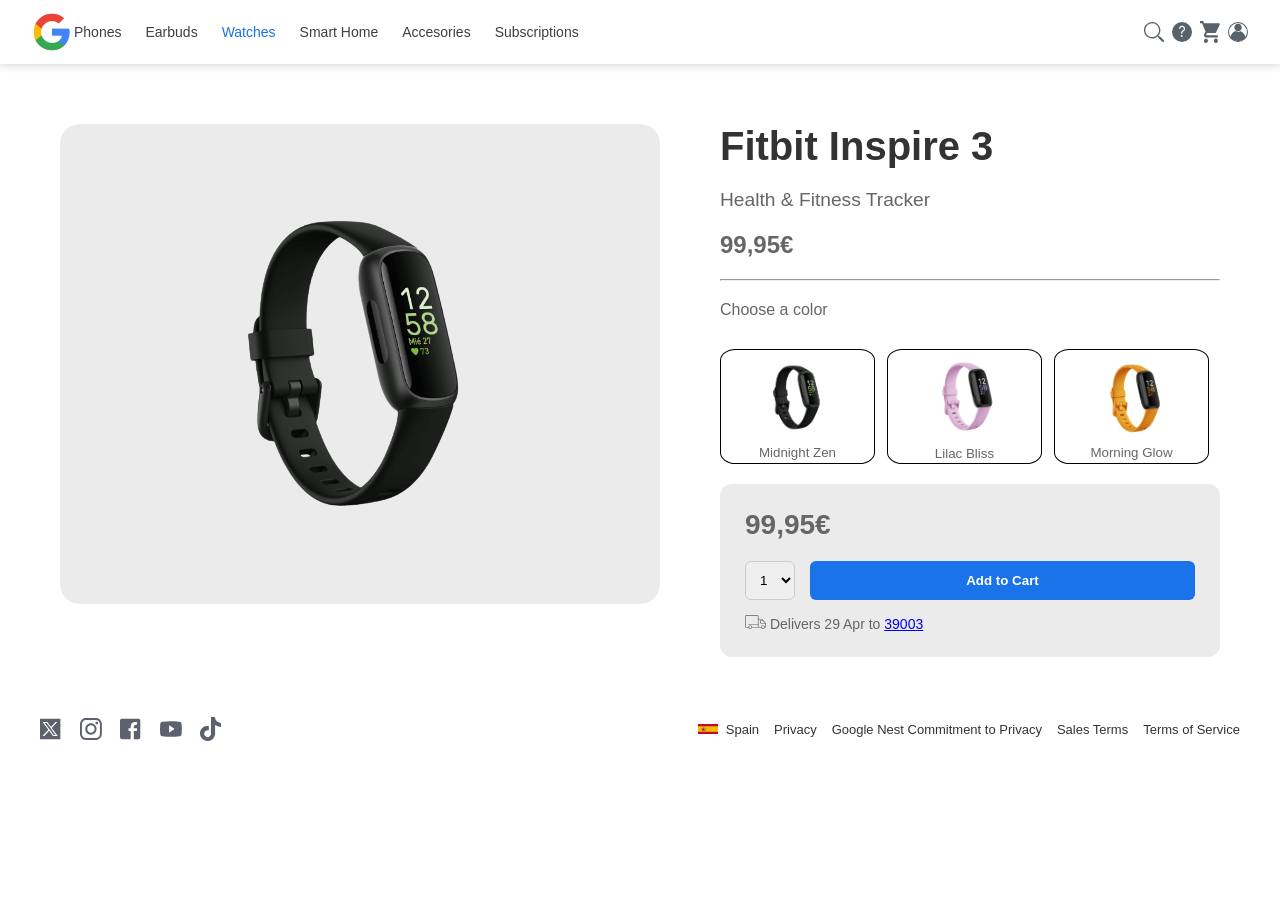
==== page/smartwatch.html @ 7e47ced7 "se añade html, css y js" ====
<!doctype html>
<html lang="es">

<head>
    <meta charset="UTF-8" />
    <meta name="viewport" content="width=device-width, initial-scale=1.0" />
    <title>Google Pixel Buds Pro</title>
    <link rel="stylesheet" href="../style.css" />
</head>

<body>
    <header>
        <div class="header-left">
            <img src="../images/google-logo.png" alt="Google" class="logo-google">
            <nav>
                <ul>
                    <li><a href="#">Phones</a></li>
                    <li><a href="../index.html">Earbuds</a></li>
                    <li><a href="#" class="active">Watches</a></li>
                    <li><a href="#">Smart Home</a></li>
                    <li><a href="#">Accesories</a></li>
                    <li><a href="#">Subscriptions</a></li>
                </ul>
            </nav>
        </div>
        <div class="header-right">
            <img src="../images/icons/Search-Lupa.svg" alt="Buscar" class="icon-btn">
            <img src="../images/icons/Help-Intrrogación.svg" alt="Ayuda" class="icon-btn">
            <img id="cartIcon" src="../images/icons/Cart-Carrito.svg" alt="Carrito" class="icon-btn">
            <img src="../images/icons/Avatar-foto.svg" alt="Cuenta" class="icon-btn">
        </div>
    </header>

    <main class="product-container">
        <section class="watch-gallery">
            <div class="product-main">
                <img id="mainImage" src="../images/smartwatch/smartwatch_black.png" alt="Fitbit Inspire 3">
            </div>
        </section>

        <aside class="product-info">
            <h1>Fitbit Inspire 3</h1>
            <p class="category">Health & Fitness Tracker</p>
            <p class="price">99,95€</p>
            <hr />
            <p>Choose a color</p>
            <div class="color-selector">
                <button class="color-dot-watch black" data-color="negro">
                    <img src="../images/smartwatch/smartwatch_black.png" alt="black" />
                    <p>Midnight Zen</p>
                </button>
                <button class="color-dot-watch pink" data-color="rosa">
                    <img src="../images/smartwatch/smartwatch_pink.png" alt="pink" />
                    <p>Lilac Bliss</p>
                </button>
                <button class="color-dot-watch yellow" data-color="amarillo">
                    <img src="../images/smartwatch/smartwatch_yellow.png" alt="yellow" />
                    <p>Morning Glow</p>
                </button>
            </div>

            <div class="buy-box">
                <p class="buy-price">99,95€</p>

                <div class="buy-action">
                    <select id="quantity">
                        <option value="1">1</option>
                        <option value="2">2</option>
                        <option value="3">3</option>
                    </select>

                    <button class="add-cart" id="addCartBtn">Add to Cart</button>
                </div>

                <p class="delivery">
                    <img src="../images/icons/Delivery-Camión.svg" alt="Delivery" class="truck-icon">
                    Delivers 29 Apr to <a href="#">39003</a>
                </p>
            </div>
        </aside>
    </main>
    <footer>
        <div class="footer-content">
            <div class="footer-social">
                <img src="../images/icons/SM-x.svg" alt="X">
                <img src="../images/icons/SM-instagram.svg" alt="Instagram">
                <img src="../images/icons/SM-facebook.svg" alt="Facebook">
                <img src="../images/icons/SM-youtube.svg" alt="YouTube">
                <img src="../images/icons/SM-tiktok.svg" alt="TikTok">
            </div>

            <div class="footer-links">
                <div class="footer-country">
                    <img src="../images/icons/Spain.svg" alt="Spain">
                    <span>Spain</span>
                </div>

                <a href="#">Privacy</a>
                <a href="#">Google Nest Commitment to Privacy</a>
                <a href="#">Sales Terms</a>
                <a href="#">Terms of Service</a>
            </div>
        </div>
    </footer>
    <script src="../script.js"></script>
</body>

</html>
---- style.css ----
/* ------------------ RESET ------------------ */
* {
    margin: 0;
    padding: 0;
    box-sizing: border-box;
}

body {
    font-family: Arial, sans-serif;
    background: #fff;
    color: #333;
}

/* ------------------ UTILIDADES ------------------ */
.flex {
    display: flex;
    align-items: center;
}

.center {
    display: flex;
    justify-content: center;
    align-items: center;
}

.icon-btn {
    width: 20px;
    cursor: pointer;
    transition: opacity .2s;
}

.icon-btn:hover {
    opacity: .7;
}

.rounded {
    border-radius: 12px;
}

/* ------------------ HEADER ------------------ */
header {
  background-color: #ffffff;
  box-shadow: 0 2px 8px rgba(0, 0, 0, 0.15);
  padding: 0 32px;
  height: 64px;
  display: flex;
  align-items: center;
  justify-content: space-between;
  position: sticky;
  top: 0;
  z-index: 10;
}

.header-left {
  display: flex;
  align-items: center;
  gap: 2px;
}

.logo-google {
  width: 40px;
  height: 40px;
}

nav ul {
  list-style: none;
  display: flex;
  gap: 24px;
  margin: 0;
  padding: 0;
}

nav ul li a {
  text-decoration: none;
  font-size: 14px;
  font-weight: 500;
  color: #3c4043;
}

nav ul li a:hover,
nav ul li a.active {
  color: #1a73e8;
}

.header-right {
  display: flex;
  align-items: center;
  gap: 8px;
}


/* ------------------ PRODUCTO ------------------ */
p {
    color: #666666;
}
.product-container {
    max-width: 1200px;
    margin: 40px auto;
    padding: 20px;
    display: grid;
    grid-template-columns: 1.2fr 1fr;
    gap: 60px;
}

/* Galería */
.product-gallery {
    display: grid;
    grid-template-columns: 80px 1fr;
    gap: 20px;
}

.product-thumbs {
    display: flex;
    flex-direction: column;
    gap: 15px;
}

.product-thumbs img {
    width: 60px;
    height: 60px;
    border-radius: 50%;
    object-fit: cover;
    border: 1.5px solid #3b3b3b;
    cursor: pointer;
    transition: .2s;
}

.product-thumbs img:hover {
    transform: scale(1.1);
}

.product-main {
    padding: 40px;
    border-radius: 20px;
    background: #ebebeb;
    display: flex;
    justify-content: center;
}

.product-main img {
    max-width: 100%;
}

/* Info */
.product-info {
    display: flex;
    flex-direction: column;
    gap: 20px;
}

.product-info h1 {
    font-size: 2.5rem;
}

.category {
    font-size: 1.2rem;
    color: #666;
}

.price {
    font-size: 24px;
    font-weight: 600;
}

/* Colores */
.color-selector {
    display: flex;
    gap: 12px;
    margin-top: 10px;
}

.color-dot {
    width: 35px;
    height: 35px;
    border-radius: 50%;
    border: 1px solid #dadce0;
    cursor: pointer;
    transition: .2s;
}
.color-dot.selected {
  outline: 1px solid black;
  outline-offset: 2px;
  box-shadow: 0 0 0 3px #1a73e8;
}


.color-dot:hover {
    transform: scale(1.1);
    border-color: #70757a;
}

.sky {
    background: #9ec5ea;
}

.beige {
    background: #e7e4de;
}

.dark {
    background: #4c4b4e;
}

.gray {
    background: #d3d7da;
}

.green {
    background: #e2e5b6;
}

.coral {
    background: #e18572;
}

.color-dot-watch {
    background: none;
    padding: 0;
    cursor: pointer;
    border-radius: 10%;
    border: 1px solid #000000;
    width: 155px;
    height: 115px;
}

.color-dot-watch img {
    width: 80px;      /* ajusta el tamaño que quieras */
    height: auto;
    border-radius: 8px;
    transition: transform 0.2s ease, outline 0.2s ease;
}

/* Cuando está seleccionado */
.color-dot-watch.selected img {
    outline: 3px solid #4285f4; /* azul estilo Google */
    transform: scale(1.05);
}
.color-dot-watch:hover {
    transform: scale(1.1);
    border-color: #70757a;
}

/* Compra */
.buy-box {
    background: #ebebeb;
    border-radius: 12px;
    padding: 25px;
}

.buy-price {
    font-size: 28px;
    font-weight: 600;
    margin-bottom: 20px;
}

.buy-action {
    display: flex;
    gap: 15px;
    margin-bottom: 15px;
}

select {
    padding: 10px;
    border-radius: 6px;
    border: 1px solid #ccc;
}

.add-cart {
    flex: 1;
    padding: 12px;
    border: none;
    border-radius: 6px;
    background: #1a73e8;
    color: #fff;
    font-weight: bold;
    cursor: pointer;
    transition: .2s;
}

.add-cart:hover {
    background: #1765cc;
}

.delivery {
    font-size: 14px;
    color: #666;
}

.text-blue {
    color: #1a73e8;
    font-weight: 600;
}

/* ------------------ FOOTER ------------------ */
.footer {
    background: #ebebeb;
    padding: 20px 40px;
    border-top: 1px solid #ddd;
}

.footer-content {
    max-width: 1200px;
    margin: auto;
    display: flex;
    justify-content: space-between;
    align-items: center;
    flex-wrap: wrap;
}

.footer-social {
    display: flex;
    gap: 18px;
}

.footer-social img {
    width: 22px;
    cursor: pointer;
    opacity: .8;
    transition: .2s;
}

.footer-social img:hover {
    opacity: 1;
}

.footer-links {
    display: flex;
    gap: 15px;
    align-items: center;
    font-size: 13px;
}

.footer-links a {
    color: #333;
    text-decoration: none;
}

.footer-links a:hover {
    text-decoration: underline;
}

.footer-country {
    display: flex;
    align-items: center;
    gap: 8px;
}

.footer-country img {
    width: 20px;
}

/* ------------------ RESPONSIVE ------------------ */
@media (max-width: 1024px) {
    .product-container {
        grid-template-columns: 1fr;
    }

    .product-gallery {
        grid-template-columns: 1fr;
    }

    .product-thumbs {
        display: none;
    }

    .menu-btn {
        display: flex;
    }

    .product-gallery {
        display: flex;
        flex-direction: column;
        gap: 20px;
    }

    .product-thumbs {
        order: 2;
        /* Thumbnails debajo */
        display: flex;
        flex-direction: row;
        justify-content: center;
        gap: 15px;
    }

    .product-main {
        order: 1;
        /* Imagen principal arriba */
    }


}

@media (max-width: 480px) {
    .nav-links {
        display: none;
    }

    .product-info h1 {
        font-size: 24px;
    }

    .buy-action {
        flex-direction: column;
    }

    .product-main {
        padding: 20px;
    }

    .footer-content {
        flex-direction: column;
        gap: 15px;
    }

    .footer-links {
        flex-direction: column;
        text-align: center;
    }
}
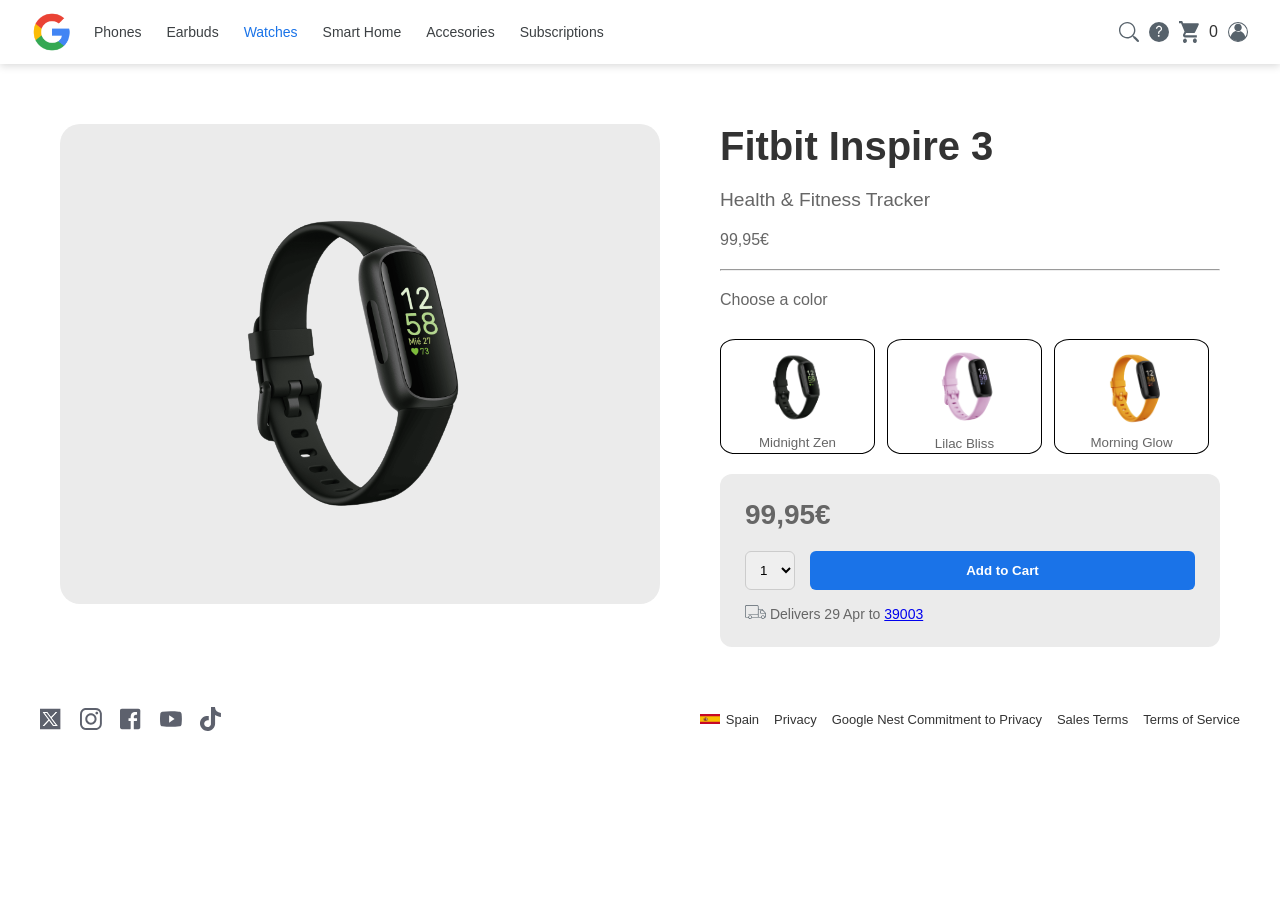
==== commit 4e854a3b: "actualizacion add id en index y smartwatch.html, modificacion style" ====
--- a/page/smartwatch.html
+++ b/page/smartwatch.html
@@ -24,9 +24,10 @@
             </nav>
         </div>
         <div class="header-right">
-            <img src="../images/icons/Search-Lupa.svg" alt="Buscar" class="icon-btn">
+            <img id="search" src="../images/icons/Search-Lupa.svg" alt="Buscar" class="icon-btn">
             <img src="../images/icons/Help-Intrrogación.svg" alt="Ayuda" class="icon-btn">
             <img id="cartIcon" src="../images/icons/Cart-Carrito.svg" alt="Carrito" class="icon-btn">
+            <span id="cartCount">0</span>
             <img src="../images/icons/Avatar-foto.svg" alt="Cuenta" class="icon-btn">
         </div>
     </header>
@@ -41,7 +42,7 @@
         <aside class="product-info">
             <h1>Fitbit Inspire 3</h1>
             <p class="category">Health & Fitness Tracker</p>
-            <p class="price">99,95€</p>
+            <p class="price-watch">99,95€</p>
             <hr />
             <p>Choose a color</p>
             <div class="color-selector">
--- a/style.css
+++ b/style.css
@@ -1,4 +1,4 @@
-/* ------------------ RESET ------------------ */
+/* ------------------ BODY ------------------ */
 * {
     margin: 0;
     padding: 0;
@@ -11,7 +11,6 @@
     color: #333;
 }
 
-/* ------------------ UTILIDADES ------------------ */
 .flex {
     display: flex;
     align-items: center;
@@ -39,53 +38,54 @@
 
 /* ------------------ HEADER ------------------ */
 header {
-  background-color: #ffffff;
-  box-shadow: 0 2px 8px rgba(0, 0, 0, 0.15);
-  padding: 0 32px;
-  height: 64px;
-  display: flex;
-  align-items: center;
-  justify-content: space-between;
-  position: sticky;
-  top: 0;
-  z-index: 10;
+    background-color: #ffffff;
+    box-shadow: 0 2px 8px rgba(0, 0, 0, 0.15);
+    padding: 0 32px;
+    height: 64px;
+    display: flex;
+    align-items: center;
+    justify-content: space-between;
+    position: sticky;
+    top: 0;
+    z-index: 10;
 }
 
 .header-left {
-  display: flex;
-  align-items: center;
-  gap: 2px;
+    display: flex;
+    align-items: center;
+    gap: 2px;
 }
 
 .logo-google {
-  width: 40px;
-  height: 40px;
+    width: 40px;
+    height: 40px;
+    margin-right: 20px;
 }
 
 nav ul {
-  list-style: none;
-  display: flex;
-  gap: 24px;
-  margin: 0;
-  padding: 0;
+    list-style: none;
+    display: flex;
+    gap: 25px;
+    margin: 0;
+    padding: 0;
 }
 
 nav ul li a {
-  text-decoration: none;
-  font-size: 14px;
-  font-weight: 500;
-  color: #3c4043;
+    text-decoration: none;
+    font-size: 14px;
+    font-weight: 500;
+    color: #3c4043;
 }
 
 nav ul li a:hover,
 nav ul li a.active {
-  color: #1a73e8;
+    color: #1a73e8;
 }
 
 .header-right {
-  display: flex;
-  align-items: center;
-  gap: 8px;
+    display: flex;
+    align-items: center;
+    gap: 10px;
 }
 
 
@@ -93,6 +93,7 @@
 p {
     color: #666666;
 }
+
 .product-container {
     max-width: 1200px;
     margin: 40px auto;
@@ -177,10 +178,11 @@
     cursor: pointer;
     transition: .2s;
 }
+
 .color-dot.selected {
-  outline: 1px solid black;
-  outline-offset: 2px;
-  box-shadow: 0 0 0 3px #1a73e8;
+    outline: 1px solid black;
+    outline-offset: 2px;
+    box-shadow: 0 0 0 3px #1a73e8;
 }
 
 
@@ -224,7 +226,8 @@
 }
 
 .color-dot-watch img {
-    width: 80px;      /* ajusta el tamaño que quieras */
+    width: 80px;
+    /* ajusta el tamaño que quieras */
     height: auto;
     border-radius: 8px;
     transition: transform 0.2s ease, outline 0.2s ease;
@@ -232,9 +235,11 @@
 
 /* Cuando está seleccionado */
 .color-dot-watch.selected img {
-    outline: 3px solid #4285f4; /* azul estilo Google */
+    outline: 3px solid #4285f4;
+    /* azul estilo Google */
     transform: scale(1.05);
 }
+
 .color-dot-watch:hover {
     transform: scale(1.1);
     border-color: #70757a;
@@ -340,9 +345,10 @@
 }
 
 .footer-country {
-    display: flex;
-    align-items: center;
-    gap: 8px;
+    margin: 0 auto;
+    display: flex;
+    align-items: center;
+    gap: 6px;
 }
 
 .footer-country img {
